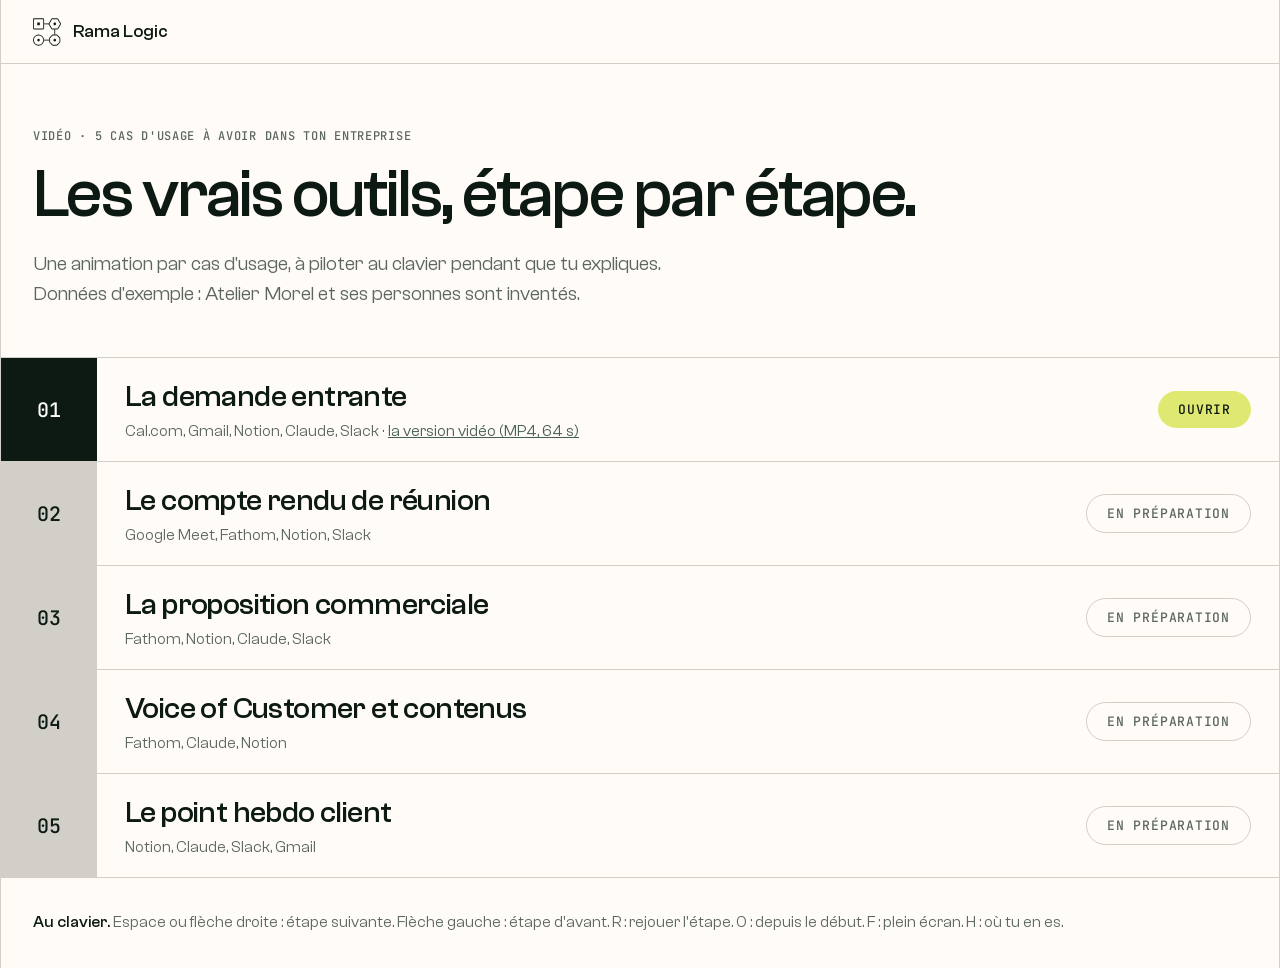
==== video-5-cas-usage/outils/index.html @ e63c9373 "video 5 cas d'usage : animations « vrais outils » (cas 01 la demande entrante) + bouton dans la slid" ====
<!doctype html>
<html lang="fr">
<head>
<meta charset="utf-8">
<meta name="viewport" content="width=device-width,initial-scale=1">
<meta name="robots" content="noindex">
<title>5 cas d'usage · les vrais outils</title>
<link rel="icon" href="kit/logos/rama-logic_picto_ink.svg">
<link rel="stylesheet" href="kit/outils.css">
<style>
html,body{overflow:auto;height:auto}
body{font-family:"Clash Grotesk",sans-serif;color:var(--ink);background:var(--cream);font-synthesis:none;-webkit-font-smoothing:antialiased}
.cadre{max-width:1280px;margin:0 auto;border-left:1px solid var(--beige);border-right:1px solid var(--beige);min-height:100vh}
.haut{height:64px;border-bottom:1px solid var(--beige);display:flex;align-items:center;gap:12px;padding:0 32px;font-weight:500;font-size:18px}
.haut img{width:28px;height:28px}
.tete{padding:64px 32px 48px;border-bottom:1px solid var(--beige)}
.lab{font-family:var(--mono);font-weight:500;font-size:12px;letter-spacing:.06em;text-transform:uppercase;color:var(--slate)}
h1{margin-top:16px;font-weight:500;font-size:clamp(34px,6vw,68px);line-height:1.02;letter-spacing:-.035em;max-width:900px;text-wrap:balance}
.lead{margin-top:20px;font-size:20px;line-height:1.5;color:var(--slate);max-width:640px}
.cas{display:grid;grid-template-columns:96px 1fr auto;align-items:center;border-bottom:1px solid var(--beige);min-height:96px;text-decoration:none;color:inherit}
.cas .n{align-self:stretch;display:grid;place-items:center;background:var(--ink);color:var(--cream);font-family:var(--mono);font-weight:500;font-size:20px}
.cas .t{padding:20px 28px;font-weight:500;font-size:clamp(22px,3vw,30px);letter-spacing:-.02em}
.cas .t small{display:block;margin-top:6px;font-weight:400;font-size:16px;letter-spacing:0;color:var(--slate)}
.cas .go{margin-right:28px;padding:10px 20px;border-radius:999px;background:var(--mind);font-family:var(--mono);font-weight:500;font-size:13px;letter-spacing:.06em;text-transform:uppercase;white-space:nowrap}
.cas.off .n{background:var(--beige);color:var(--ink)}
.cas.off .go{background:transparent;border:1px solid var(--beige);color:var(--slate)}
a.go{text-decoration:none;color:var(--ink)}a.go:hover{background:#EAF28F}
.cas .t small a{color:var(--aloe-d)}
.mode{padding:32px;font-size:16px;line-height:1.6;color:var(--slate)}
.mode b{color:var(--ink);font-weight:500}
@media (max-width:640px){.cas{grid-template-columns:64px 1fr}.cas .go{grid-column:2;margin:0 0 20px 28px;justify-self:start}}
</style>
</head>
<body>
<div class="cadre">
  <div class="haut"><img src="kit/logos/rama-logic_picto_ink.svg" alt="">Rama Logic</div>
  <div class="tete">
    <div class="lab">Vidéo · 5 cas d'usage à avoir dans ton entreprise</div>
    <h1>Les vrais outils, étape par étape.</h1>
    <p class="lead">Une animation par cas d'usage, à piloter au clavier pendant que tu expliques. Données d'exemple : Atelier Morel et ses personnes sont inventés.</p>
  </div>
  <div class="cas"><span class="n">01</span><span class="t">La demande entrante<small>Cal.com, Gmail, Notion, Claude, Slack · <a href="rendus/01-demande-entrante.mp4">la version vidéo (MP4, 64 s)</a></small></span><a class="go" href="01-demande-entrante/">Ouvrir</a></div>
  <div class="cas off"><span class="n">02</span><span class="t">Le compte rendu de réunion<small>Google Meet, Fathom, Notion, Slack</small></span><span class="go">En préparation</span></div>
  <div class="cas off"><span class="n">03</span><span class="t">La proposition commerciale<small>Fathom, Notion, Claude, Slack</small></span><span class="go">En préparation</span></div>
  <div class="cas off"><span class="n">04</span><span class="t">Voice of Customer et contenus<small>Fathom, Claude, Notion</small></span><span class="go">En préparation</span></div>
  <div class="cas off"><span class="n">05</span><span class="t">Le point hebdo client<small>Notion, Claude, Slack, Gmail</small></span><span class="go">En préparation</span></div>
  <div class="mode"><b>Au clavier.</b> Espace ou flèche droite : étape suivante. Flèche gauche : étape d'avant. R : rejouer l'étape. 0 : depuis le début. F : plein écran. H : où tu en es.</div>
</div>
</body>
</html>
---- video-5-cas-usage/outils/kit/outils.css ----
/* Kit « vrais outils » des 5 cas d'usage. Cadre à la charte Encre et filets (v2.3.0),
   écrans d'outils refaits à l'identique (Cal.com, Gmail, Notion, Claude Code, Slack, Fathom),
   avec des données inventées. Scène 1920 × 1080, mise à l'échelle par pilote.js. */
@font-face{font-family:"Clash Grotesk";font-weight:300;src:url(polices/clash-grotesk-300.woff2) format("woff2");font-display:block}
@font-face{font-family:"Clash Grotesk";font-weight:400;src:url(polices/clash-grotesk-400.woff2) format("woff2");font-display:block}
@font-face{font-family:"Clash Grotesk";font-weight:500;src:url(polices/clash-grotesk-500.woff2) format("woff2");font-display:block}
@font-face{font-family:"Clash Grotesk";font-weight:600;src:url(polices/clash-grotesk-600.woff2) format("woff2");font-display:block}
@font-face{font-family:"JetBrains Mono";font-weight:400;src:url(polices/jetbrains-mono-400.woff2) format("woff2");font-display:block}
@font-face{font-family:"JetBrains Mono";font-weight:500;src:url(polices/jetbrains-mono-500.woff2) format("woff2");font-display:block}
@font-face{font-family:"Inter";font-weight:100 900;src:url(polices/inter-var.woff2) format("woff2");font-display:block}
@font-face{font-family:"Roboto";font-weight:400;src:url(polices/roboto-400.woff2) format("woff2");font-display:block}
@font-face{font-family:"Roboto";font-weight:500;src:url(polices/roboto-500.woff2) format("woff2");font-display:block}
@font-face{font-family:"Roboto";font-weight:700;src:url(polices/roboto-700.woff2) format("woff2");font-display:block}
@font-face{font-family:"Lato";font-weight:400;src:url(polices/lato-400.woff2) format("woff2");font-display:block}
@font-face{font-family:"Lato";font-weight:700;src:url(polices/lato-700.woff2) format("woff2");font-display:block}
@font-face{font-family:"Lato";font-weight:900;src:url(polices/lato-900.woff2) format("woff2");font-display:block}

:root{--cream:#FFFCF7;--ink:#0D1A14;--slate:#5C6661;--beige:#D2CFC9;--aloe-d:#475E54;--aloe:#6A8D7E;--aloe-l:#B4C6BE;
  --mind:#DFE971;--mind-l:#F6FBC6;--flame:#F76420;--mono:"JetBrains Mono",monospace}
*{box-sizing:border-box;margin:0;padding:0}
html,body{height:100%;background:var(--cream);overflow:hidden}
#stage{position:absolute;left:0;top:0;width:1920px;height:1080px;transform-origin:0 0;overflow:hidden;background:var(--cream);
  font-family:"Clash Grotesk",sans-serif;color:var(--ink);font-synthesis:none;-webkit-font-smoothing:antialiased;font-variant-numeric:tabular-nums}
img{display:block}

/* ---------- Cadre de la marque ---------- */
.rail{position:absolute;top:0;bottom:0;width:2px;background:var(--beige)}
.rail.g{left:96px}.rail.d{right:96px}
.barre{position:absolute;left:98px;right:98px;top:0;height:92px;border-bottom:2px solid var(--beige);display:flex;justify-content:space-between;align-items:stretch}
.barre .cas{display:flex;align-items:stretch;gap:32px}
.barre .num{width:120px;background:var(--ink);color:var(--cream);font-family:var(--mono);font-weight:500;font-size:30px;display:flex;align-items:center;justify-content:center}
.barre .nom{display:flex;align-items:center;font-weight:500;font-size:38px;letter-spacing:-.025em}
.temps{display:flex;align-items:stretch}
.temps .t{position:relative;display:flex;align-items:center;gap:14px;padding:0 30px;border-left:2px solid var(--beige);
  font-family:var(--mono);font-weight:500;font-size:20px;letter-spacing:.06em;text-transform:uppercase;color:var(--slate)}
.temps .t .fd{position:absolute;inset:0;background:var(--ink);opacity:0}
.temps .t i{position:relative;width:16px;height:16px;border:2px solid var(--beige);border-radius:2px;background:transparent}
.temps .t span{position:relative}

.legende{position:absolute;left:98px;top:94px;width:540px;bottom:0;border-right:2px solid var(--beige)}
.leg{position:absolute;left:0;right:0;top:0;padding:64px 52px 0;opacity:0}
.leg .lab{font-family:var(--mono);font-weight:500;font-size:22px;letter-spacing:.06em;text-transform:uppercase;color:var(--slate)}
.leg .outil{display:flex;align-items:center;gap:18px;margin-top:36px;font-weight:500;font-size:30px;letter-spacing:-.01em}
.leg .outil .tuile{width:76px;height:76px}
.leg .outil .plus{font-family:var(--mono);font-size:22px;color:var(--slate)}
.leg h2{margin-top:34px;font-weight:500;font-size:64px;line-height:1.02;letter-spacing:-.035em;text-wrap:balance}
.leg p{margin-top:30px;font-size:30px;line-height:1.3;letter-spacing:-.01em;color:var(--slate);text-wrap:pretty}
.hl{color:var(--flame)}
.exemple{position:absolute;left:52px;right:52px;bottom:44px;padding-top:20px;border-top:2px solid var(--beige);
  font-family:var(--mono);font-weight:500;font-size:19px;letter-spacing:.06em;text-transform:uppercase;color:var(--slate);line-height:1.45}

.scene{position:absolute;left:640px;right:98px;top:94px;bottom:0;overflow:hidden}

/* Tuile de logo d'outil (règle logos-outils du 19/10) */
.tuile{width:120px;height:120px;border-radius:22%;background:#fff;border:2px solid var(--beige);display:grid;place-items:center;flex:none}
.tuile img{width:62%;height:62%;object-fit:contain}
.tuile.noir{background:#111;border-color:#111}
.tuile.noir img{width:76%}

/* ---------- Fenêtre (image ajoutée : angles 2 px, filet Ink 3 px, aucune ombre) ---------- */
.fen{position:absolute;background:#fff;border:3px solid var(--ink);border-radius:2px;overflow:hidden;opacity:0;transform-origin:50% 50%}
.nav{height:54px;background:#ECECEA;border-bottom:1px solid #D9D9D6;display:flex;align-items:center;gap:12px;padding:0 20px;font-family:Inter,sans-serif}
.nav .feu{display:flex;gap:9px;margin-right:12px}
.nav .feu b{width:15px;height:15px;border-radius:50%;background:#FF5F57}
.nav .feu b:nth-child(2){background:#FEBC2E}.nav .feu b:nth-child(3){background:#28C840}
.nav .url{flex:1;max-width:760px;margin:0 auto;height:34px;border-radius:9px;background:#fff;display:flex;align-items:center;gap:10px;padding:0 16px;font-size:18px;color:#3C3C43}
.nav .url img{width:20px;height:20px}
.nav .url .cad{width:14px;height:14px;border:2px solid #8E8E93;border-radius:3px;position:relative;top:2px}
.nav .titre{flex:1;text-align:center;font-size:18px;font-weight:600;color:#3C3C43;margin-right:110px}
.corps{position:absolute;left:0;right:0;top:54px;bottom:0;overflow:hidden}

/* ---------- Souris ---------- */
#souris{position:absolute;left:0;top:0;width:36px;height:46px;z-index:80;opacity:0;transform-origin:4px 4px}
#clic{position:absolute;left:0;top:0;width:64px;height:64px;margin:-32px 0 0 -32px;border:3px solid var(--ink);border-radius:50%;z-index:79;opacity:0}

/* ---------- Bandeau de notification macOS ---------- */
.notif{position:absolute;width:520px;background:#F6F6F4;border:2px solid var(--beige);border-radius:18px;padding:18px 20px;display:flex;gap:16px;font-family:Inter,sans-serif;opacity:0;z-index:60}
.notif img{width:46px;height:46px;border-radius:10px}
.notif .app{font-size:15px;color:#6E6E73;text-transform:uppercase;letter-spacing:.02em;display:flex;justify-content:space-between}
.notif .tt{font-size:19px;font-weight:600;color:#1D1D1F;margin-top:3px}
.notif .tx{font-size:18px;color:#1D1D1F;margin-top:2px;line-height:1.3}

/* ---------- Gros chiffre de résultat ---------- */
.gain{position:absolute;inset:0;display:flex;flex-direction:column;justify-content:center;padding:0 72px;background:var(--cream);opacity:0}
.gain .lab{font-family:var(--mono);font-weight:500;font-size:24px;letter-spacing:.06em;text-transform:uppercase;color:var(--slate)}
.gain .ligne{display:flex;align-items:baseline;gap:28px;margin-top:22px;white-space:nowrap}
.gain .ligne .k{width:220px;flex:none;font-family:var(--mono);font-weight:500;font-size:24px;letter-spacing:.06em;text-transform:uppercase;color:var(--slate)}
.gain .ligne .n{font-weight:600;letter-spacing:-.035em;line-height:.95}
.gain .ligne .d{font-size:36px;font-weight:500;letter-spacing:-.02em}
.gain .avant .n{font-size:130px;color:var(--aloe-l)}.gain .avant .d{color:var(--slate)}
.gain .apres .n{font-size:230px;color:var(--flame)}.gain .apres .d{color:var(--ink)}
.gain .filet{height:2px;background:var(--beige);margin-top:30px}

/* ================= Cal.com (thème clair, couleur de marque #292929) ================= */
.cal{font-family:Inter,sans-serif;color:#111827;background:#F9FAFB;position:absolute;inset:0}
.cal .carte{position:absolute;left:34px;right:34px;top:90px;height:600px;background:#fff;border:1px solid #E5E7EB;border-radius:14px;display:flex;overflow:hidden}
.cal .info{width:330px;flex:none;padding:30px 28px;border-right:1px solid #E5E7EB}
.cal .av{width:56px;height:56px;border-radius:50%;object-fit:cover}
.cal .qui{margin-top:14px;font-size:18px;color:#6B7280;font-weight:500}
.cal .ev{margin-top:6px;font-size:28px;font-weight:700;letter-spacing:-.02em;line-height:1.15}
.cal .desc{margin-top:14px;font-size:17px;line-height:1.45;color:#374151;font-weight:600}
.cal .meta{margin-top:20px;display:flex;flex-direction:column;gap:14px;font-size:18px;color:#374151;font-weight:500}
.cal .meta div{display:flex;align-items:center;gap:12px}
.cal .meta svg{width:20px;height:20px;stroke:#6B7280;fill:none;stroke-width:2}
.cal .meta img{width:22px;height:18px;object-fit:contain}
.cal .meta .quand{color:#111827;font-weight:600}
.cal .vue{position:absolute;left:330px;right:0;top:0;bottom:0}
.cal .mois{position:absolute;left:0;top:0;width:470px;bottom:0;padding:30px 26px;border-right:1px solid #E5E7EB}
.cal .mh{display:flex;justify-content:space-between;align-items:center;font-size:21px;font-weight:600}
.cal .mh span{color:#6B7280;font-weight:500}
.cal .mh .fl{display:flex;gap:16px;color:#9CA3AF;font-size:22px}
.cal .jsem{display:grid;grid-template-columns:repeat(7,1fr);gap:6px;margin-top:26px;font-size:13px;font-weight:600;color:#6B7280;text-align:center;letter-spacing:.04em}
.cal .grille{display:grid;grid-template-columns:repeat(7,1fr);gap:6px;margin-top:10px}
.cal .j{position:relative;height:56px;border-radius:8px;display:grid;place-items:center;font-size:18px;font-weight:500;color:#9CA3AF}
.cal .j.dispo{background:#F3F4F6;color:#111827;font-weight:600}
.cal .j.auj::after{content:"";position:absolute;bottom:7px;width:5px;height:5px;border-radius:50%;background:#9CA3AF}
.cal .j .sel{position:absolute;inset:0;border-radius:8px;background:#292929;color:#fff;display:grid;place-items:center;opacity:0}
.cal .creneaux{position:absolute;left:470px;right:0;top:0;bottom:0;padding:30px 24px}
.cal .ch{display:flex;justify-content:space-between;align-items:center;font-size:20px;font-weight:600}
.cal .ch span{color:#6B7280;font-weight:500}
.cal .tog{display:flex;border:1px solid #E5E7EB;border-radius:8px;font-size:14px;overflow:hidden}
.cal .tog b{padding:5px 10px;font-weight:500;color:#6B7280}.cal .tog b.on{background:#F3F4F6;color:#111827}
.cal .liste{position:relative;margin-top:22px}
.cal .lst{position:absolute;left:0;right:0;top:0;display:flex;flex-direction:column;gap:10px}
.cal .cr{position:relative;height:50px;border:1px solid #E5E7EB;border-radius:8px;display:flex;align-items:center;justify-content:center;gap:10px;font-size:18px;font-weight:600}
.cal .cr::before{content:"";width:8px;height:8px;border-radius:50%;background:#22C55E}
.cal .cr .sel{position:absolute;inset:-1px;border-radius:8px;background:#292929;color:#fff;display:flex;align-items:center;justify-content:center;opacity:0}
.cal .form{position:absolute;inset:0;padding:30px 34px;opacity:0;display:flex;flex-direction:column;gap:18px}
.cal .f2{display:flex;gap:16px}.cal .f2>div{flex:1}
.cal .lbl{font-size:16px;font-weight:600;color:#111827;margin-bottom:7px}
.cal .in{position:relative;height:46px;border:1px solid #D1D5DB;border-radius:8px;padding:0 14px;display:flex;align-items:center;font-size:17px;color:#111827}
.cal .in.ta{height:70px;align-items:flex-start;padding-top:11px;line-height:1.4}
.cal .in .v{opacity:0}
.cal .in .chev{position:absolute;right:14px;color:#6B7280;font-size:15px}
.cal .boutons{display:flex;justify-content:flex-end;gap:12px;margin-top:auto}
.cal .btn{height:46px;padding:0 22px;border-radius:8px;display:flex;align-items:center;font-size:17px;font-weight:600}
.cal .btn.g{color:#111827}.cal .btn.p{background:#292929;color:#fff}
.cal .ok{position:absolute;left:34px;right:34px;top:40px;bottom:40px;background:#fff;border:1px solid #E5E7EB;border-radius:14px;padding:34px 64px;opacity:0;text-align:center}
.cal .ok .rond{width:64px;height:64px;border-radius:50%;background:#DCFCE7;margin:0 auto;display:grid;place-items:center}
.cal .ok .rond svg{width:32px;height:32px;stroke:#16A34A;stroke-width:3;fill:none}
.cal .ok h3{margin-top:18px;font-size:28px;font-weight:700;letter-spacing:-.02em}
.cal .ok .s{margin-top:10px;font-size:17px;color:#6B7280;line-height:1.45}
.cal .ok .tab{margin-top:26px;border-top:1px solid #E5E7EB;padding-top:24px;display:grid;grid-template-columns:270px 1fr;row-gap:16px;text-align:left;font-size:17px;line-height:1.4}
.cal .ok .tab .k{font-weight:600;color:#111827}
.cal .ok .tab .x{color:#374151}
.cal .ok .tab .x small{display:block;color:#6B7280;font-size:15px}

/* ================= Gmail ================= */
.gm{position:absolute;inset:0;background:#F6F8FC;font-family:Roboto,sans-serif;color:#1F1F1F}
.gm .haut{height:76px;display:flex;align-items:center;gap:18px;padding:0 20px}
.gm .burger{width:24px;display:flex;flex-direction:column;gap:5px}.gm .burger b{height:2.5px;background:#444746;border-radius:2px}
.gm .logo{display:flex;align-items:center;gap:10px;font-size:26px;color:#444746;width:200px}
.gm .logo img{width:40px;height:30px;object-fit:contain}
.gm .rech{flex:1;max-width:640px;height:54px;border-radius:28px;background:#E9EEF6;display:flex;align-items:center;gap:16px;padding:0 22px;font-size:18px;color:#444746}
.gm .rech svg{width:24px;height:24px;stroke:#444746;fill:none;stroke-width:2.2}
.gm .gauche{position:absolute;left:0;top:76px;width:270px;bottom:0;padding:6px 0}
.gm .nouveau{margin:4px 0 14px 12px;width:206px;white-space:nowrap;height:62px;border-radius:18px;background:#C2E7FF;display:flex;align-items:center;gap:14px;padding:0 20px;font-size:17px;font-weight:500;color:#001D35}
.gm .nouveau svg{width:22px;height:22px;stroke:#001D35;fill:none;stroke-width:2}
.gm .it{position:relative;height:40px;white-space:nowrap;margin-right:14px;border-radius:0 20px 20px 0;display:flex;align-items:center;gap:18px;padding-left:28px;font-size:16.5px;color:#1F1F1F}
.gm .it svg.ic{width:21px;height:21px;stroke:#444746;fill:none;stroke-width:1.9;stroke-linejoin:round;stroke-linecap:round;flex:none}
.gm .it .lb{flex:none;border:none;width:18px;height:14px;background:#444746;clip-path:polygon(0 0,75% 0,100% 50%,75% 100%,0 100%)}
.gm .it .n{margin-left:auto;margin-right:16px;font-size:14px;font-weight:700}
.gm .it.on{background:#D3E3FD;font-weight:700}
.gm .it .halo{position:absolute;inset:0;border-radius:0 20px 20px 0;background:#D3E3FD;opacity:0}
.gm .it>*:not(.halo){position:relative}
.gm .sect{padding:16px 0 6px 28px;font-size:16.5px;color:#1F1F1F;font-weight:500}
.gm .boite{position:absolute;left:270px;right:16px;top:76px;bottom:0;background:#fff;border-radius:16px 16px 0 0;overflow:hidden}
.gm .barre-o{height:52px;display:flex;align-items:center;gap:24px;padding:0 22px;border-bottom:1px solid #EDEDED;font-size:14px;color:#444746}
.gm .barre-o .cc{width:18px;height:18px;border:2px solid #747775;border-radius:2px}
.gm .barre-o span:last-child{margin-left:auto}
.gm .onglets{display:flex;border-bottom:1px solid #EDEDED}
.gm .onglets div{width:230px;height:54px;display:flex;align-items:center;gap:14px;padding-left:22px;font-size:15.5px;color:#444746;font-weight:500}
.gm .onglets div.on{color:#0B57D0;box-shadow:inset 0 -3px 0 #0B57D0}
.gm .lignes{position:relative}
.gm .l{position:absolute;left:0;right:0;height:46px;display:flex;align-items:center;gap:16px;padding:0 22px;border-bottom:1px solid #F0F0F0;background:#F2F6FC;font-size:16px;color:#444746;white-space:nowrap}
.gm .l .cc{width:18px;height:18px;border:2px solid #A8A8A8;border-radius:2px;flex:none}
.gm .l .et{color:#C4C7C5;font-size:20px;line-height:1;flex:none}
.gm .l .de{width:210px;flex:none;overflow:hidden;text-overflow:ellipsis;color:#1F1F1F}
.gm .l .ob{flex:1;overflow:hidden;text-overflow:ellipsis}
.gm .l .ob b{font-weight:400;color:#1F1F1F}
.gm .l .h{flex:none;font-size:14px;color:#444746}
.gm .l.nl{background:#fff}
.gm .l.nl .de,.gm .l.nl .ob b,.gm .l.nl .h{font-weight:700;color:#1F1F1F}
.gm .chip{display:inline-block;background:#DDDDDD;color:#444746;border-radius:4px;padding:1px 7px;font-size:13px;font-weight:500;margin-right:8px;opacity:0;vertical-align:1px}
.gm .chip.p{background:#FCE8B2;color:#594300}

/* ================= Notion ================= */
.no{position:absolute;inset:0;background:#fff;font-family:Inter,sans-serif;color:#37352F;font-feature-settings:"cv11"}
.no .side{position:absolute;left:0;top:0;bottom:0;width:250px;background:#F8F8F7;border-right:1px solid #EDEDEC;padding:12px 8px;font-size:16px;color:#5F5E5B}
.no .ws{display:flex;align-items:center;gap:10px;padding:6px 10px;font-weight:600;color:#37352F;font-size:16.5px}
.no .ws i{width:24px;height:24px;border-radius:5px;background:var(--ink);display:grid;place-items:center}
.no .ws i img{width:16px;height:16px;filter:invert(1)}
.no .si{height:32px;display:flex;align-items:center;gap:10px;padding:0 10px;border-radius:6px;white-space:nowrap}
.no .si.on{background:#EFEFED;color:#37352F;font-weight:500}
.no .si .e{width:20px;text-align:center}
.no .st{padding:16px 10px 4px;font-size:13.5px;font-weight:600;color:#91918E}
.no .main{position:absolute;left:250px;right:0;top:0;bottom:0}
.no .top{height:48px;display:flex;align-items:center;gap:8px;padding:0 18px;font-size:15.5px;color:#5F5E5B}
.no .top .sp{color:#C4C4C0}
.no .top .dr{margin-left:auto;display:flex;gap:18px;color:#5F5E5B}
.no .tete{padding:28px 60px 0}
.no .tete h1{font-size:38px;font-weight:700;letter-spacing:-.01em;color:#37352F;display:flex;align-items:center;gap:14px}
.no .vues{display:flex;align-items:center;gap:6px;margin-top:18px;padding-bottom:8px;border-bottom:1px solid #EDEDEC;font-size:15.5px;color:#787774}
.no .vues .v{padding:5px 10px;border-radius:6px;display:flex;gap:7px;align-items:center}
.no .vues .v.on{color:#37352F;font-weight:500;background:#F1F1EF}
.no .vues .act{margin-left:auto;display:flex;gap:16px;align-items:center}
.no .vues .nv{background:#2383E2;color:#fff;font-weight:500;padding:5px 12px;border-radius:6px}
.no .table{margin:0 60px;font-size:15.5px}
.no .tr{position:relative;display:flex;height:42px;border-bottom:1px solid #EDEDEC;align-items:center}
.no .tr>div{padding:0 10px;height:100%;display:flex;align-items:center;border-right:1px solid #EDEDEC;overflow:hidden;white-space:nowrap;flex:none}
.no .tr>div:last-child{border-right:none}
.no .tr.th{color:#787774;font-size:15px}
.no .tr.th>div{gap:7px}
.no .tr .nm{font-weight:500;color:#37352F}
.no .tr .fond{position:absolute;inset:0;background:#E7F3F8;opacity:0;border:none!important;padding:0!important}
.no .tr>div.c{position:relative}
.no .tag{display:inline-flex;align-items:center;gap:6px;height:24px;padding:0 9px;border-radius:12px;font-size:14px;font-weight:400;white-space:nowrap}
.no .tag.sel{border-radius:4px}
.no .tag i{width:8px;height:8px;border-radius:50%}
.no .t-or{background:#FDECC8;color:#402C1B}.no .t-or i{background:#CB912F}
.no .t-gr{background:#E3E2E0;color:#32302C}.no .t-gr i{background:#91918E}
.no .t-ve{background:#DBEDDB;color:#1C3829}.no .t-ve i{background:#6C9B7D}
.no .t-bl{background:#D3E5EF;color:#183347}
.no .t-ro{background:#F5E0E9;color:#4C2337}
.no .t-vi{background:#E8DEEE;color:#412454}
.no .bot{display:inline-flex;align-items:center;gap:7px;color:#37352F}
.no .bot i{width:22px;height:22px;border-radius:50%;background:#EFEFED;display:grid;place-items:center;font-style:normal;font-size:12px}

/* ================= Claude Code (terminal) ================= */
.ccode{position:absolute;inset:0;background:#141413;font-family:var(--mono);color:#E8E6E3;font-size:19px;line-height:1.5;padding:26px 34px}
.ccode .cmd{color:#8A8A85}
.ccode .cmd b{color:#E8E6E3;font-weight:400}
.ccode .ln{opacity:0;white-space:nowrap}
.ccode .pt{color:#4EBA65}
.ccode .pt.o{color:#D97757}
.ccode .tl{font-weight:500;color:#F2F0ED}
.ccode .re{color:#9C9A95;padding-left:30px}
.ccode .re .k{color:#C9C7C2}
.ccode .sp{color:#D97757}
.ccode .fin{color:#4EBA65}
.ccode .tete-cc{border:1.5px solid #D97757;border-radius:8px;padding:12px 20px;margin-bottom:18px;display:flex;gap:16px;align-items:center}
.ccode .tete-cc .et{color:#D97757;font-size:22px}
.ccode .tete-cc small{color:#9C9A95;font-size:16px;display:block}

/* ================= Slack ================= */
.sl{position:absolute;inset:0;background:#3F0E40;font-family:Lato,sans-serif;color:#1D1C1D;display:flex}
.sl .rail-s{width:76px;flex:none;display:flex;flex-direction:column;align-items:center;gap:22px;padding-top:16px}
.sl .ws{width:44px;height:44px;border-radius:10px;background:var(--mind);display:grid;place-items:center}
.sl .ws img{width:26px;height:26px}
.sl .ri{width:40px;display:flex;flex-direction:column;align-items:center;gap:4px;font-size:12px;color:#E8DDE8;font-weight:700}
.sl .ri b{width:36px;height:36px;border-radius:8px;background:rgba(255,255,255,.14)}
.sl .ri.on b{background:rgba(255,255,255,.3)}
.sl .ri b{display:grid;place-items:center}.sl .ri svg{width:20px;height:20px;stroke:#fff;fill:none;stroke-width:1.9;stroke-linejoin:round}
.sl .side{width:290px;flex:none;padding:14px 10px;color:#E3D5E3;font-size:17px;background:#4B1D4C;border-radius:10px 0 0 10px;margin:8px 0 8px 0}
.sl .side .nomws{font-size:21px;font-weight:900;color:#fff;padding:4px 12px 16px}
.sl .side .st{padding:14px 12px 6px;font-size:16px;color:#CDBDCD}
.sl .side .ch{position:relative;height:34px;display:flex;align-items:center;gap:10px;padding:0 12px;border-radius:6px}
.sl .side .ch .halo{position:absolute;inset:0;border-radius:6px;background:#F9EDFF;opacity:0}
.sl .side .ch>span{position:relative}
.sl .side .ch.non-lu{color:#fff;font-weight:900}
.sl .side .ch .n{margin-left:auto;background:#E01E5A;color:#fff;font-weight:700;font-size:13px;border-radius:9px;padding:1px 8px;opacity:0}
.sl .pane{flex:1;background:#fff;margin:8px 8px 8px 0;border-radius:0 10px 10px 0;position:relative;overflow:hidden}
.sl .ph{height:60px;border-bottom:1px solid #E8E8E8;display:flex;align-items:center;padding:0 22px;font-size:20px;font-weight:900;gap:8px}
.sl .ph small{margin-left:auto;font-size:15px;color:#616061;font-weight:400}
.sl .msgs{position:absolute;left:0;right:0;top:60px;bottom:96px;padding:12px 0;overflow:hidden}
.sl .sep{display:flex;align-items:center;gap:12px;margin:8px 22px 6px;font-size:14px;font-weight:700;color:#1D1C1D}
.sl .sep::before,.sl .sep::after{content:"";flex:1;height:1px;background:#E8E8E8}
.sl .m{display:flex;gap:14px;padding:10px 22px;position:relative}
.sl .m .fond{position:absolute;inset:0;background:#FEF9EC;opacity:0}
.sl .m>*:not(.fond){position:relative}
.sl .m .av{width:46px;height:46px;border-radius:8px;flex:none;background:#fff;border:1px solid #EEE;display:grid;place-items:center}
.sl .m .av img{width:30px;height:30px}
.sl .m .who{font-size:18px;font-weight:900;display:flex;align-items:center;gap:8px}
.sl .m .who .app{font-size:11.5px;font-weight:700;color:#616061;background:#E8E8E8;border-radius:3px;padding:1px 5px}
.sl .m .who .h{font-size:14px;color:#616061;font-weight:400}
.sl .m .txt{font-size:18px;line-height:1.45;color:#1D1C1D;margin-top:2px}
.sl .m .txt a{color:#1264A3;text-decoration:none}
.sl .m .txt .gris{color:#616061}
.sl .compo{position:absolute;left:22px;right:22px;bottom:18px;height:66px;border:1px solid #BBBBBB;border-radius:10px;padding:12px 16px;font-size:17px;color:#868686}

/* ================= Page brief R1 (hub, à la charte) ================= */
.br{position:absolute;inset:0;background:var(--cream);font-family:"Clash Grotesk";color:var(--ink);overflow:hidden}
.br .bt{height:60px;border-bottom:1px solid var(--beige);display:flex;align-items:center;justify-content:space-between;padding:0 32px;font-size:18px;font-weight:500}
.br .bt .l{display:flex;align-items:center;gap:12px}.br .bt img{width:28px;height:28px}
.br .bt .r{font-family:var(--mono);font-size:13px;letter-spacing:.06em;text-transform:uppercase;color:var(--slate)}
.br .cont{position:absolute;left:0;right:0;top:60px}
.br .hero{padding:26px 32px 22px;border-bottom:1px solid var(--beige)}
.br .chip{display:inline-block;background:var(--ink);color:var(--cream);font-family:var(--mono);font-weight:500;font-size:14px;letter-spacing:.04em;text-transform:uppercase;border-radius:20px;padding:7px 16px}
.br .hero h3{margin-top:14px;font-size:50px;font-weight:500;letter-spacing:-.035em;line-height:1}
.br .hero .ro{margin-top:10px;font-size:19px;color:var(--slate)}.br .hero .ro b{color:var(--ink);font-weight:500}
.br .badges{display:flex;gap:10px;margin-top:14px}
.br .badges span{font-size:15px;font-weight:500;border-radius:20px;padding:6px 14px}
.br .badges .m{background:var(--mind-l)}.br .badges .k{background:var(--ink);color:var(--cream)}
.br .sh{display:flex;align-items:stretch;border-bottom:1px solid var(--beige);height:56px}
.br .sh .n{width:56px;background:var(--ink);color:var(--cream);font-family:var(--mono);font-size:18px;display:grid;place-items:center}
.br .sh .t{display:flex;align-items:center;padding-left:26px;font-size:26px;font-weight:500;letter-spacing:-.025em}
.br .tuiles{display:grid;grid-template-columns:repeat(4,1fr);border-bottom:1px solid var(--beige)}
.br .tu{position:relative;padding:16px 20px 18px;border-right:1px solid var(--beige)}
.br .tu:last-child{border-right:none}
.br .tu .k{font-family:var(--mono);font-size:12px;letter-spacing:.06em;text-transform:uppercase;color:var(--slate)}
.br .tu .v{margin-top:8px;font-size:16.5px;line-height:1.35}
.br .phase{display:flex;border-bottom:1px solid var(--beige)}
.br .phase .g{width:290px;padding:16px 22px;border-right:1px solid var(--beige);flex:none}
.br .phase .g .d{display:inline-block;background:var(--ink);color:var(--mind);font-family:var(--mono);font-size:12px;padding:3px 8px}
.br .phase .g .tt{margin-top:8px;font-size:19px;font-weight:500;letter-spacing:-.01em}
.br .phase .qs{flex:1}
.br .q{position:relative;display:flex;align-items:center;gap:14px;padding:0 22px;height:50px;border-bottom:1px solid var(--beige);font-size:16.5px}
.br .q:last-child{border-bottom:none}
.br .q .cb{width:20px;height:20px;border:2px solid var(--slate);border-radius:2px;flex:none;position:relative}
.br .q .cb svg{position:absolute;inset:-2px;width:20px;height:20px;stroke:var(--ink);stroke-width:3;fill:none;opacity:0}
.br .q.key span{background:var(--mind-l);padding:2px 6px}
.br .lu{position:absolute;inset:0;background:var(--mind);opacity:0;mix-blend-mode:multiply}
.br .chrono{position:absolute;right:28px;top:84px;background:var(--ink);color:var(--cream);font-family:var(--mono);font-weight:500;font-size:20px;letter-spacing:.04em;padding:12px 18px;border-radius:2px;opacity:0;display:flex;gap:10px;align-items:center}
.br .chrono i{width:10px;height:10px;background:var(--mind);border-radius:50%}

/* Aide clavier, hors rendu */
#aide{position:fixed;left:50%;bottom:14px;transform:translateX(-50%);font:500 13px/1 "JetBrains Mono",monospace;letter-spacing:.04em;color:#5C6661;background:#FFFCF7;border:1px solid #D2CFC9;padding:8px 12px;opacity:0;transition:opacity .4s;z-index:100;white-space:nowrap}
#aide.on{opacity:1}
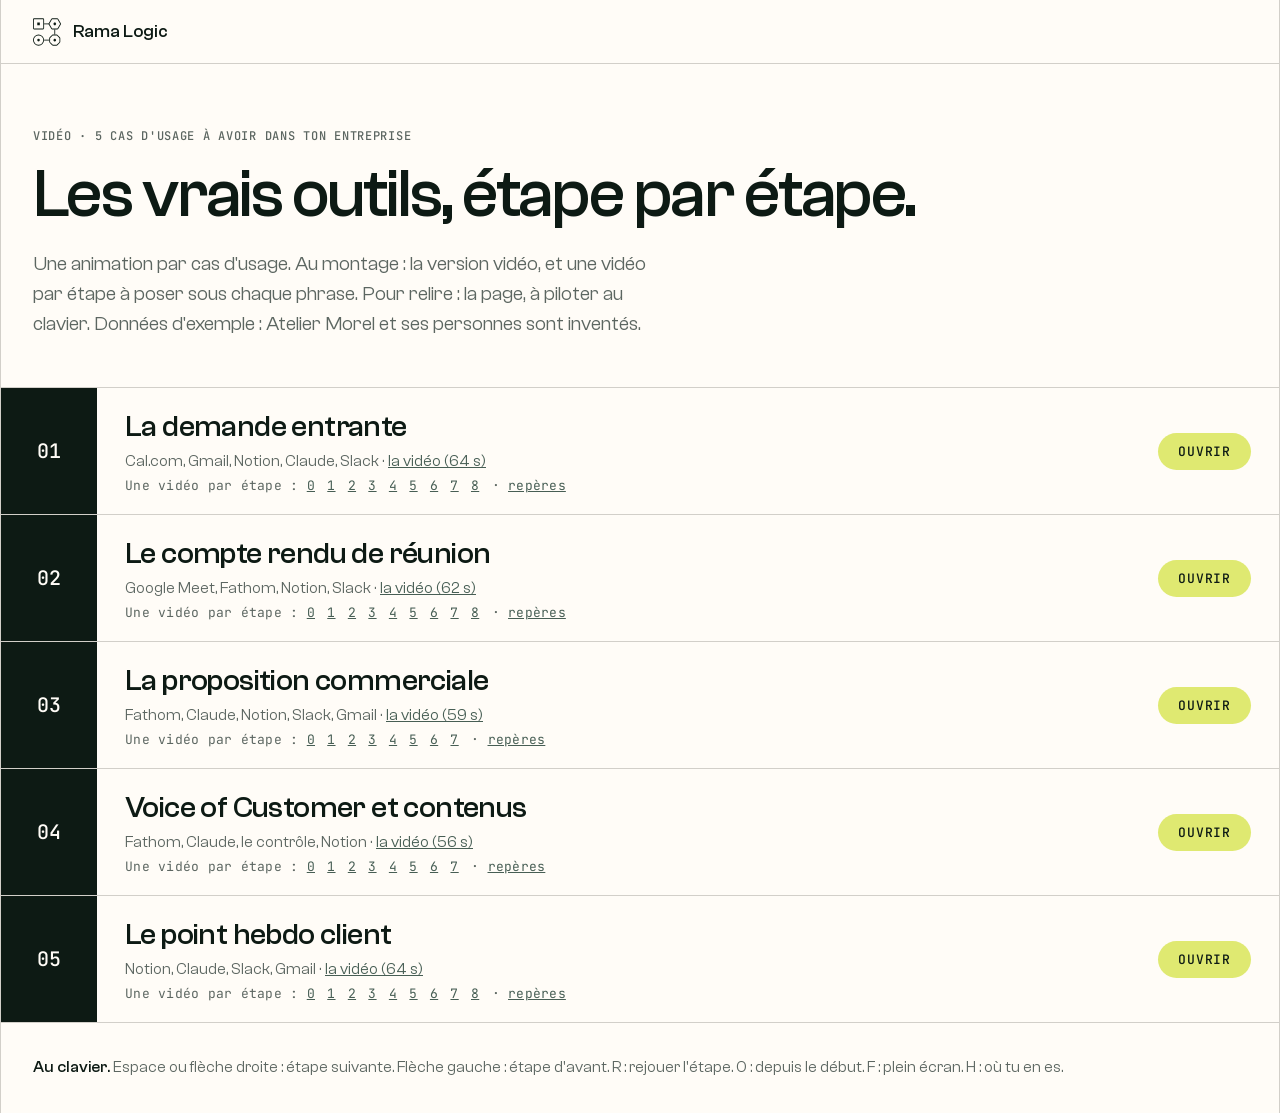
==== commit 99baee36: "video 5 cas d'usage : animations « vrais outils » 02 à 05, vidéos par étape pour le montage, boutons" ====
--- a/video-5-cas-usage/outils/index.html
+++ b/video-5-cas-usage/outils/index.html
@@ -26,6 +26,8 @@
 .cas.off .go{background:transparent;border:1px solid var(--beige);color:var(--slate)}
 a.go{text-decoration:none;color:var(--ink)}a.go:hover{background:#EAF28F}
 .cas .t small a{color:var(--aloe-d)}
+.cas .t small.et{font-family:var(--mono);font-size:13px;letter-spacing:.02em}
+.cas .t small.et a{margin-right:4px}
 .mode{padding:32px;font-size:16px;line-height:1.6;color:var(--slate)}
 .mode b{color:var(--ink);font-weight:500}
 @media (max-width:640px){.cas{grid-template-columns:64px 1fr}.cas .go{grid-column:2;margin:0 0 20px 28px;justify-self:start}}
@@ -37,13 +39,13 @@
   <div class="tete">
     <div class="lab">Vidéo · 5 cas d'usage à avoir dans ton entreprise</div>
     <h1>Les vrais outils, étape par étape.</h1>
-    <p class="lead">Une animation par cas d'usage, à piloter au clavier pendant que tu expliques. Données d'exemple : Atelier Morel et ses personnes sont inventés.</p>
+    <p class="lead">Une animation par cas d'usage. Au montage : la version vidéo, et une vidéo par étape à poser sous chaque phrase. Pour relire : la page, à piloter au clavier. Données d'exemple : Atelier Morel et ses personnes sont inventés.</p>
   </div>
-  <div class="cas"><span class="n">01</span><span class="t">La demande entrante<small>Cal.com, Gmail, Notion, Claude, Slack · <a href="rendus/01-demande-entrante.mp4">la version vidéo (MP4, 64 s)</a></small></span><a class="go" href="01-demande-entrante/">Ouvrir</a></div>
-  <div class="cas off"><span class="n">02</span><span class="t">Le compte rendu de réunion<small>Google Meet, Fathom, Notion, Slack</small></span><span class="go">En préparation</span></div>
-  <div class="cas off"><span class="n">03</span><span class="t">La proposition commerciale<small>Fathom, Notion, Claude, Slack</small></span><span class="go">En préparation</span></div>
-  <div class="cas off"><span class="n">04</span><span class="t">Voice of Customer et contenus<small>Fathom, Claude, Notion</small></span><span class="go">En préparation</span></div>
-  <div class="cas off"><span class="n">05</span><span class="t">Le point hebdo client<small>Notion, Claude, Slack, Gmail</small></span><span class="go">En préparation</span></div>
+  <div class="cas"><span class="n">01</span><span class="t">La demande entrante<small>Cal.com, Gmail, Notion, Claude, Slack · <a href="rendus/01-demande-entrante.mp4">la vidéo (64 s)</a></small><small class="et">Une vidéo par étape : <a href="rendus/01-demande-entrante/etape-00.mp4">0</a> <a href="rendus/01-demande-entrante/etape-01.mp4">1</a> <a href="rendus/01-demande-entrante/etape-02.mp4">2</a> <a href="rendus/01-demande-entrante/etape-03.mp4">3</a> <a href="rendus/01-demande-entrante/etape-04.mp4">4</a> <a href="rendus/01-demande-entrante/etape-05.mp4">5</a> <a href="rendus/01-demande-entrante/etape-06.mp4">6</a> <a href="rendus/01-demande-entrante/etape-07.mp4">7</a> <a href="rendus/01-demande-entrante/etape-08.mp4">8</a> · <a href="rendus/01-demande-entrante.json">repères</a></small></span><a class="go" href="01-demande-entrante/">Ouvrir</a></div>
+  <div class="cas"><span class="n">02</span><span class="t">Le compte rendu de réunion<small>Google Meet, Fathom, Notion, Slack · <a href="rendus/02-compte-rendu.mp4">la vidéo (62 s)</a></small><small class="et">Une vidéo par étape : <a href="rendus/02-compte-rendu/etape-00.mp4">0</a> <a href="rendus/02-compte-rendu/etape-01.mp4">1</a> <a href="rendus/02-compte-rendu/etape-02.mp4">2</a> <a href="rendus/02-compte-rendu/etape-03.mp4">3</a> <a href="rendus/02-compte-rendu/etape-04.mp4">4</a> <a href="rendus/02-compte-rendu/etape-05.mp4">5</a> <a href="rendus/02-compte-rendu/etape-06.mp4">6</a> <a href="rendus/02-compte-rendu/etape-07.mp4">7</a> <a href="rendus/02-compte-rendu/etape-08.mp4">8</a> · <a href="rendus/02-compte-rendu.json">repères</a></small></span><a class="go" href="02-compte-rendu/">Ouvrir</a></div>
+  <div class="cas"><span class="n">03</span><span class="t">La proposition commerciale<small>Fathom, Claude, Notion, Slack, Gmail · <a href="rendus/03-proposition.mp4">la vidéo (59 s)</a></small><small class="et">Une vidéo par étape : <a href="rendus/03-proposition/etape-00.mp4">0</a> <a href="rendus/03-proposition/etape-01.mp4">1</a> <a href="rendus/03-proposition/etape-02.mp4">2</a> <a href="rendus/03-proposition/etape-03.mp4">3</a> <a href="rendus/03-proposition/etape-04.mp4">4</a> <a href="rendus/03-proposition/etape-05.mp4">5</a> <a href="rendus/03-proposition/etape-06.mp4">6</a> <a href="rendus/03-proposition/etape-07.mp4">7</a> · <a href="rendus/03-proposition.json">repères</a></small></span><a class="go" href="03-proposition/">Ouvrir</a></div>
+  <div class="cas"><span class="n">04</span><span class="t">Voice of Customer et contenus<small>Fathom, Claude, le contrôle, Notion · <a href="rendus/04-voice-of-customer.mp4">la vidéo (56 s)</a></small><small class="et">Une vidéo par étape : <a href="rendus/04-voice-of-customer/etape-00.mp4">0</a> <a href="rendus/04-voice-of-customer/etape-01.mp4">1</a> <a href="rendus/04-voice-of-customer/etape-02.mp4">2</a> <a href="rendus/04-voice-of-customer/etape-03.mp4">3</a> <a href="rendus/04-voice-of-customer/etape-04.mp4">4</a> <a href="rendus/04-voice-of-customer/etape-05.mp4">5</a> <a href="rendus/04-voice-of-customer/etape-06.mp4">6</a> <a href="rendus/04-voice-of-customer/etape-07.mp4">7</a> · <a href="rendus/04-voice-of-customer.json">repères</a></small></span><a class="go" href="04-voice-of-customer/">Ouvrir</a></div>
+  <div class="cas"><span class="n">05</span><span class="t">Le point hebdo client<small>Notion, Claude, Slack, Gmail · <a href="rendus/05-point-hebdo.mp4">la vidéo (64 s)</a></small><small class="et">Une vidéo par étape : <a href="rendus/05-point-hebdo/etape-00.mp4">0</a> <a href="rendus/05-point-hebdo/etape-01.mp4">1</a> <a href="rendus/05-point-hebdo/etape-02.mp4">2</a> <a href="rendus/05-point-hebdo/etape-03.mp4">3</a> <a href="rendus/05-point-hebdo/etape-04.mp4">4</a> <a href="rendus/05-point-hebdo/etape-05.mp4">5</a> <a href="rendus/05-point-hebdo/etape-06.mp4">6</a> <a href="rendus/05-point-hebdo/etape-07.mp4">7</a> <a href="rendus/05-point-hebdo/etape-08.mp4">8</a> · <a href="rendus/05-point-hebdo.json">repères</a></small></span><a class="go" href="05-point-hebdo/">Ouvrir</a></div>
   <div class="mode"><b>Au clavier.</b> Espace ou flèche droite : étape suivante. Flèche gauche : étape d'avant. R : rejouer l'étape. 0 : depuis le début. F : plein écran. H : où tu en es.</div>
 </div>
 </body>
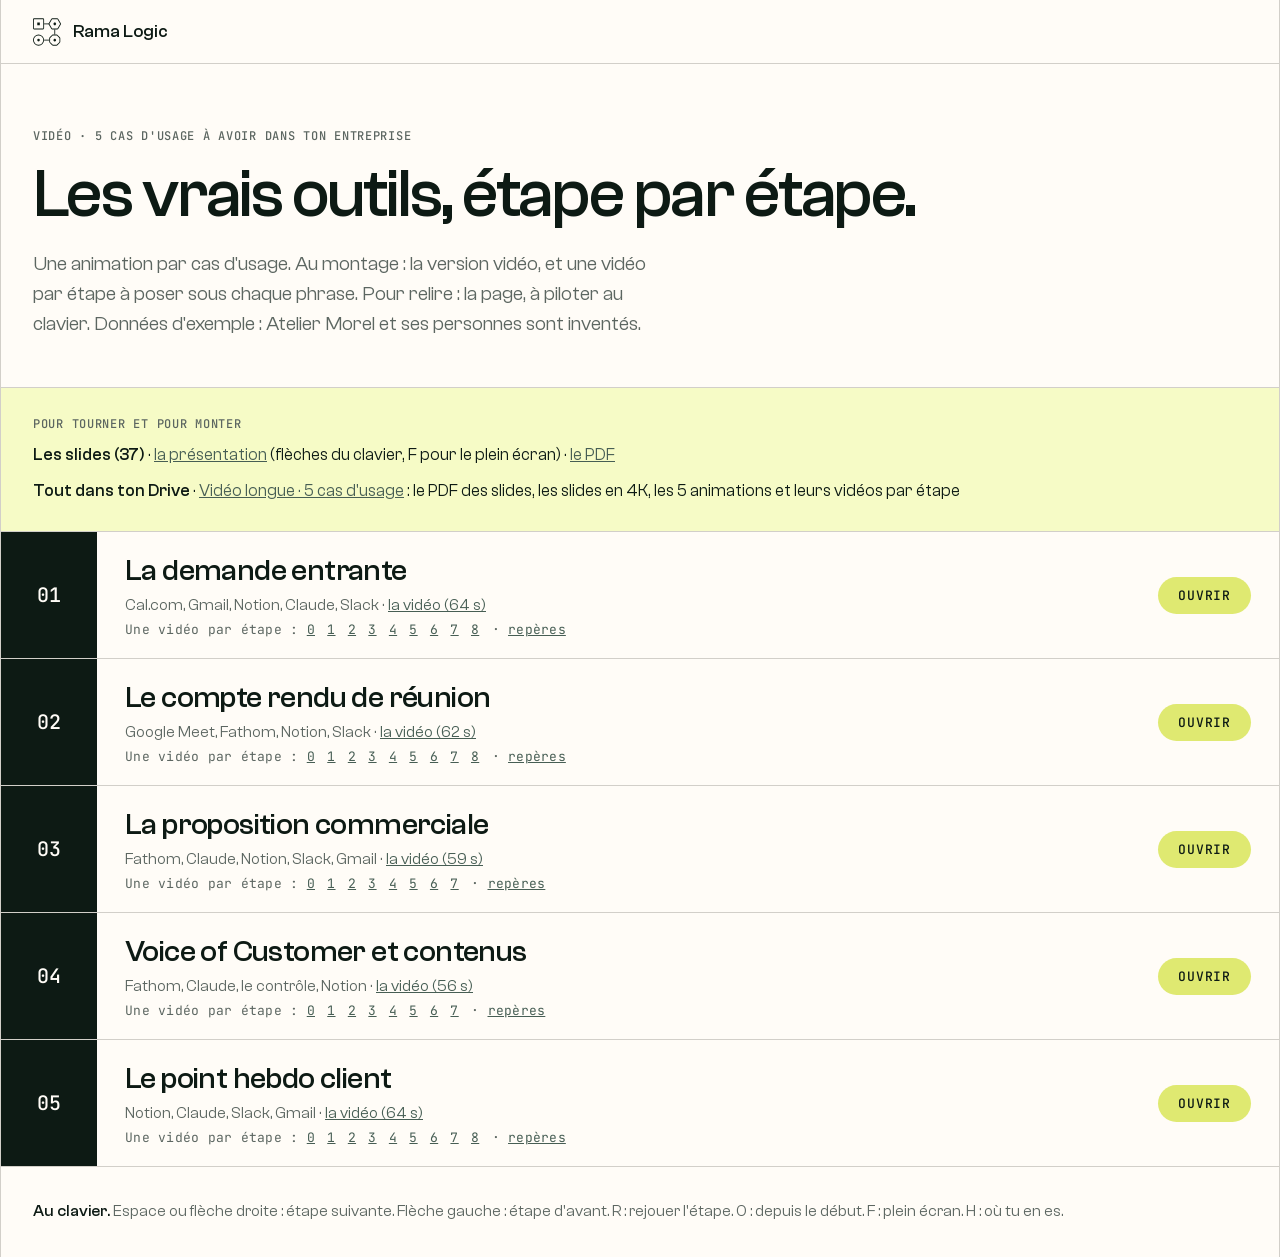
==== commit 354ea2b0: "video 5 cas d'usage : slides alignées sur le script du 20/10 (cas 03 et 05), lien slides + Drive sur" ====
--- a/video-5-cas-usage/outils/index.html
+++ b/video-5-cas-usage/outils/index.html
@@ -28,6 +28,10 @@
 .cas .t small a{color:var(--aloe-d)}
 .cas .t small.et{font-family:var(--mono);font-size:13px;letter-spacing:.02em}
 .cas .t small.et a{margin-right:4px}
+.slides{padding:28px 32px;border-bottom:1px solid var(--beige);background:var(--mind-l)}
+.slides .l2{margin-top:10px;font-size:17px;line-height:1.5}
+.slides .l2 b{font-weight:500}
+.slides a{color:var(--aloe-d)}
 .mode{padding:32px;font-size:16px;line-height:1.6;color:var(--slate)}
 .mode b{color:var(--ink);font-weight:500}
 @media (max-width:640px){.cas{grid-template-columns:64px 1fr}.cas .go{grid-column:2;margin:0 0 20px 28px;justify-self:start}}
@@ -41,6 +45,11 @@
     <h1>Les vrais outils, étape par étape.</h1>
     <p class="lead">Une animation par cas d'usage. Au montage : la version vidéo, et une vidéo par étape à poser sous chaque phrase. Pour relire : la page, à piloter au clavier. Données d'exemple : Atelier Morel et ses personnes sont inventés.</p>
   </div>
+  <div class="slides">
+    <div class="lab">Pour tourner et pour monter</div>
+    <div class="l2"><b>Les slides (37)</b> · <a href="../">la présentation</a> (flèches du clavier, F pour le plein écran) · <a href="../complet/slides-video-5-cas-usage.pdf">le PDF</a></div>
+    <div class="l2"><b>Tout dans ton Drive</b> · <a href="https://drive.google.com/drive/folders/1nWdGLHmURT5loNdzGjL6moCA4KvGHNdA">Vidéo longue · 5 cas d'usage</a> : le PDF des slides, les slides en 4K, les 5 animations et leurs vidéos par étape</div>
+  </div>
   <div class="cas"><span class="n">01</span><span class="t">La demande entrante<small>Cal.com, Gmail, Notion, Claude, Slack · <a href="rendus/01-demande-entrante.mp4">la vidéo (64 s)</a></small><small class="et">Une vidéo par étape : <a href="rendus/01-demande-entrante/etape-00.mp4">0</a> <a href="rendus/01-demande-entrante/etape-01.mp4">1</a> <a href="rendus/01-demande-entrante/etape-02.mp4">2</a> <a href="rendus/01-demande-entrante/etape-03.mp4">3</a> <a href="rendus/01-demande-entrante/etape-04.mp4">4</a> <a href="rendus/01-demande-entrante/etape-05.mp4">5</a> <a href="rendus/01-demande-entrante/etape-06.mp4">6</a> <a href="rendus/01-demande-entrante/etape-07.mp4">7</a> <a href="rendus/01-demande-entrante/etape-08.mp4">8</a> · <a href="rendus/01-demande-entrante.json">repères</a></small></span><a class="go" href="01-demande-entrante/">Ouvrir</a></div>
   <div class="cas"><span class="n">02</span><span class="t">Le compte rendu de réunion<small>Google Meet, Fathom, Notion, Slack · <a href="rendus/02-compte-rendu.mp4">la vidéo (62 s)</a></small><small class="et">Une vidéo par étape : <a href="rendus/02-compte-rendu/etape-00.mp4">0</a> <a href="rendus/02-compte-rendu/etape-01.mp4">1</a> <a href="rendus/02-compte-rendu/etape-02.mp4">2</a> <a href="rendus/02-compte-rendu/etape-03.mp4">3</a> <a href="rendus/02-compte-rendu/etape-04.mp4">4</a> <a href="rendus/02-compte-rendu/etape-05.mp4">5</a> <a href="rendus/02-compte-rendu/etape-06.mp4">6</a> <a href="rendus/02-compte-rendu/etape-07.mp4">7</a> <a href="rendus/02-compte-rendu/etape-08.mp4">8</a> · <a href="rendus/02-compte-rendu.json">repères</a></small></span><a class="go" href="02-compte-rendu/">Ouvrir</a></div>
   <div class="cas"><span class="n">03</span><span class="t">La proposition commerciale<small>Fathom, Claude, Notion, Slack, Gmail · <a href="rendus/03-proposition.mp4">la vidéo (59 s)</a></small><small class="et">Une vidéo par étape : <a href="rendus/03-proposition/etape-00.mp4">0</a> <a href="rendus/03-proposition/etape-01.mp4">1</a> <a href="rendus/03-proposition/etape-02.mp4">2</a> <a href="rendus/03-proposition/etape-03.mp4">3</a> <a href="rendus/03-proposition/etape-04.mp4">4</a> <a href="rendus/03-proposition/etape-05.mp4">5</a> <a href="rendus/03-proposition/etape-06.mp4">6</a> <a href="rendus/03-proposition/etape-07.mp4">7</a> · <a href="rendus/03-proposition.json">repères</a></small></span><a class="go" href="03-proposition/">Ouvrir</a></div>
